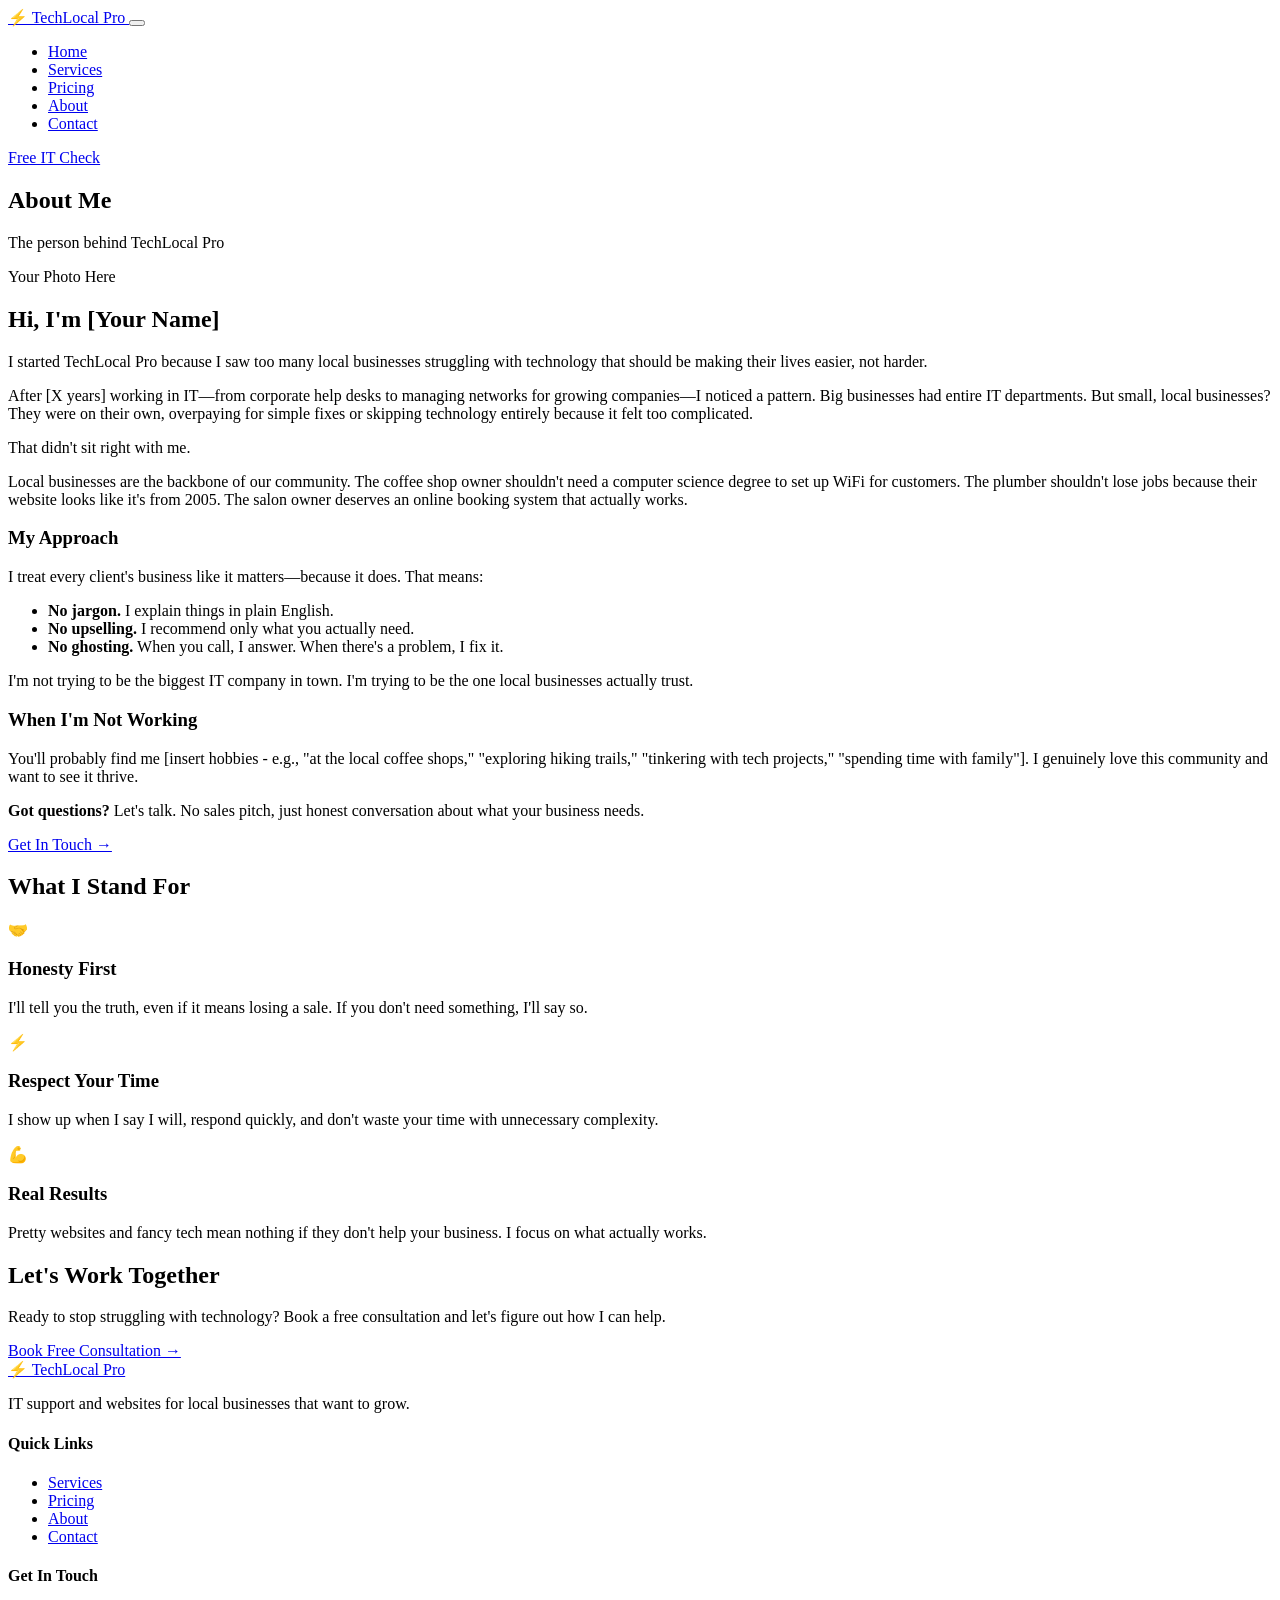
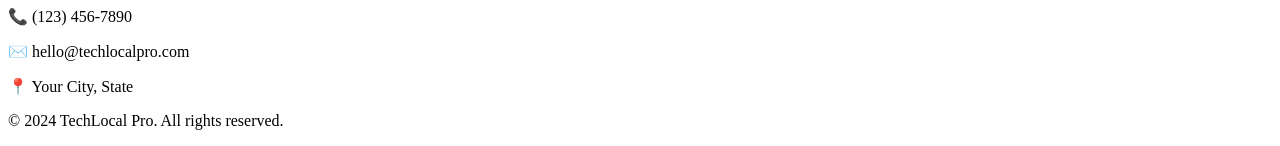
==== about.html @ 95432260 "Add files via upload Initial File Uploaded" ====
<!DOCTYPE html>
<html lang="en">
<head>
    <meta charset="UTF-8">
    <meta name="viewport" content="width=device-width, initial-scale=1.0">
    <meta name="description" content="Learn about TechLocal Pro - local IT support and website services run by someone who genuinely cares about helping small businesses succeed.">
    <title>About | TechLocal Pro</title>
    <link rel="stylesheet" href="css/style.css">
    <link href="[fonts.googleapis.com](https://fonts.googleapis.com/css2?family=Inter:wght@400;500;600;700&display=swap)" rel="stylesheet">
</head>
<body>
    <!-- Navigation -->
    <nav class="navbar">
        <div class="container nav-container">
            <a href="index.html" class="logo">
                <span class="logo-icon">⚡</span> TechLocal Pro
            </a>
            <button class="nav-toggle" aria-label="Toggle menu">
                <span></span>
                <span></span>
                <span></span>
            </button>
            <ul class="nav-menu">
                <li><a href="index.html">Home</a></li>
                <li><a href="services.html">Services</a></li>
                <li><a href="pricing.html">Pricing</a></li>
                <li><a href="about.html" class="active">About</a></li>
                <li><a href="contact.html">Contact</a></li>
            </ul>
            <a href="contact.html" class="btn btn-primary nav-cta">Free IT Check</a>
        </div>
    </nav>

    <!-- Page Header -->
    <section class="page-header">
        <div class="container">
            <h1>About Me</h1>
            <p>The person behind TechLocal Pro</p>
        </div>
    </section>

    <!-- About Content -->
    <section class="about-section">
        <div class="container">
            <div class="about-content">
                <div class="about-image">
                    <div class="about-image-placeholder">
                        <!-- Replace with your actual photo -->
                        <span>Your Photo Here</span>
                    </div>
                </div>
                
                <div class="about-text">
                    <h2>Hi, I'm [Your Name]</h2>
                    
                    <p class="lead">I started TechLocal Pro because I saw too many local businesses struggling with technology that should be making their lives easier, not harder.</p>
                    
                    <p>After [X years] working in IT—from corporate help desks to managing networks for growing companies—I noticed a pattern. Big businesses had entire IT departments. But small, local businesses? They were on their own, overpaying for simple fixes or skipping technology entirely because it felt too complicated.</p>
                    
                    <p>That didn't sit right with me.</p>
                    
                    <p>Local businesses are the backbone of our community. The coffee shop owner shouldn't need a computer science degree to set up WiFi for customers. The plumber shouldn't lose jobs because their website looks like it's from 2005. The salon owner deserves an online booking system that actually works.</p>
                    
                    <h3>My Approach</h3>
                    
                    <p>I treat every client's business like it matters—because it does. That means:</p>
                    
                    <ul>
                        <li><strong>No jargon.</strong> I explain things in plain English.</li>
                        <li><strong>No upselling.</strong> I recommend only what you actually need.</li>
                        <li><strong>No ghosting.</strong> When you call, I answer. When there's a problem, I fix it.</li>
                    </ul>
                    
                    <p>I'm not trying to be the biggest IT company in town. I'm trying to be the one local businesses actually trust.</p>
                    
                    <h3>When I'm Not Working</h3>
                    
                    <p>You'll probably find me [insert hobbies - e.g., "at the local coffee shops," "exploring hiking trails," "tinkering with tech projects," "spending time with family"]. I genuinely love this community and want to see it thrive.</p>
                    
                    <div class="about-cta">
                        <p><strong>Got questions?</strong> Let's talk. No sales pitch, just honest conversation about what your business needs.</p>
                        <a href="contact.html" class="btn btn-primary">Get In Touch →</a>
                    </div>
                </div>
            </div>
        </div>
    </section>

    <!-- Values Section -->
    <section class="values-section">
        <div class="container">
            <h2 class="section-title">What I Stand For</h2>
            
            <div class="values-grid">
                <div class="value-item">
                    <div class="value-icon">🤝</div>
                    <h3>Honesty First</h3>
                    <p>I'll tell you the truth, even if it means losing a sale. If you don't need something, I'll say so.</p>
                </div>
                
                <div class="value-item">
                    <div class="value-icon">⚡</div>
                    <h3>Respect Your Time</h3>
                    <p>I show up when I say I will, respond quickly, and don't waste your time with unnecessary complexity.</p>
                </div>
                
                <div class="value-item">
                    <div class="value-icon">💪</div>
                    <h3>Real Results</h3>
                    <p>Pretty websites and fancy tech mean nothing if they don't help your business. I focus on what actually works.</p>
                </div>
            </div>
        </div>
    </section>

    <!-- CTA Section -->
    <section class="cta-section">
        <div class="container">
            <div class="cta-box">
                <h2>Let's Work Together</h2>
                <p>Ready to stop struggling with technology? Book a free consultation and let's figure out how I can help.</p>
                <a href="contact.html" class="btn btn-primary btn-large">Book Free Consultation →</a>
            </div>
        </div>
    </section>

    <!-- Footer -->
    <footer class="footer">
        <div class="container">
            <div class="footer-grid">
                <div class="footer-brand">
                    <a href="index.html" class="logo">
                        <span class="logo-icon">⚡</span> TechLocal Pro
                    </a>
                    <p>IT support and websites for local businesses that want to grow.</p>
                </div>
                
                <div class="footer-links">
                    <h4>Quick Links</h4>
                    <ul>
                        <li><a href="services.html">Services</a></li>
                        <li><a href="pricing.html">Pricing</a></li>
                        <li><a href="about.html">About</a></li>
                        <li><a href="contact.html">Contact</a></li>
                    </ul>
                </div>
                
                <div class="footer-contact">
                    <h4>Get In Touch</h4>
                    <p>📞 (123) 456-7890</p>
                    <p>✉️ hello@techlocalpro.com</p>
                    <p>📍 Your City, State</p>
                </div>
            </div>
            
            <div class="footer-bottom">
                <p>&copy; 2024 TechLocal Pro. All rights reserved.</p>
            </div>
        </div>
    </footer>

    <script src="js/main.js"></script>
</body>
</html>
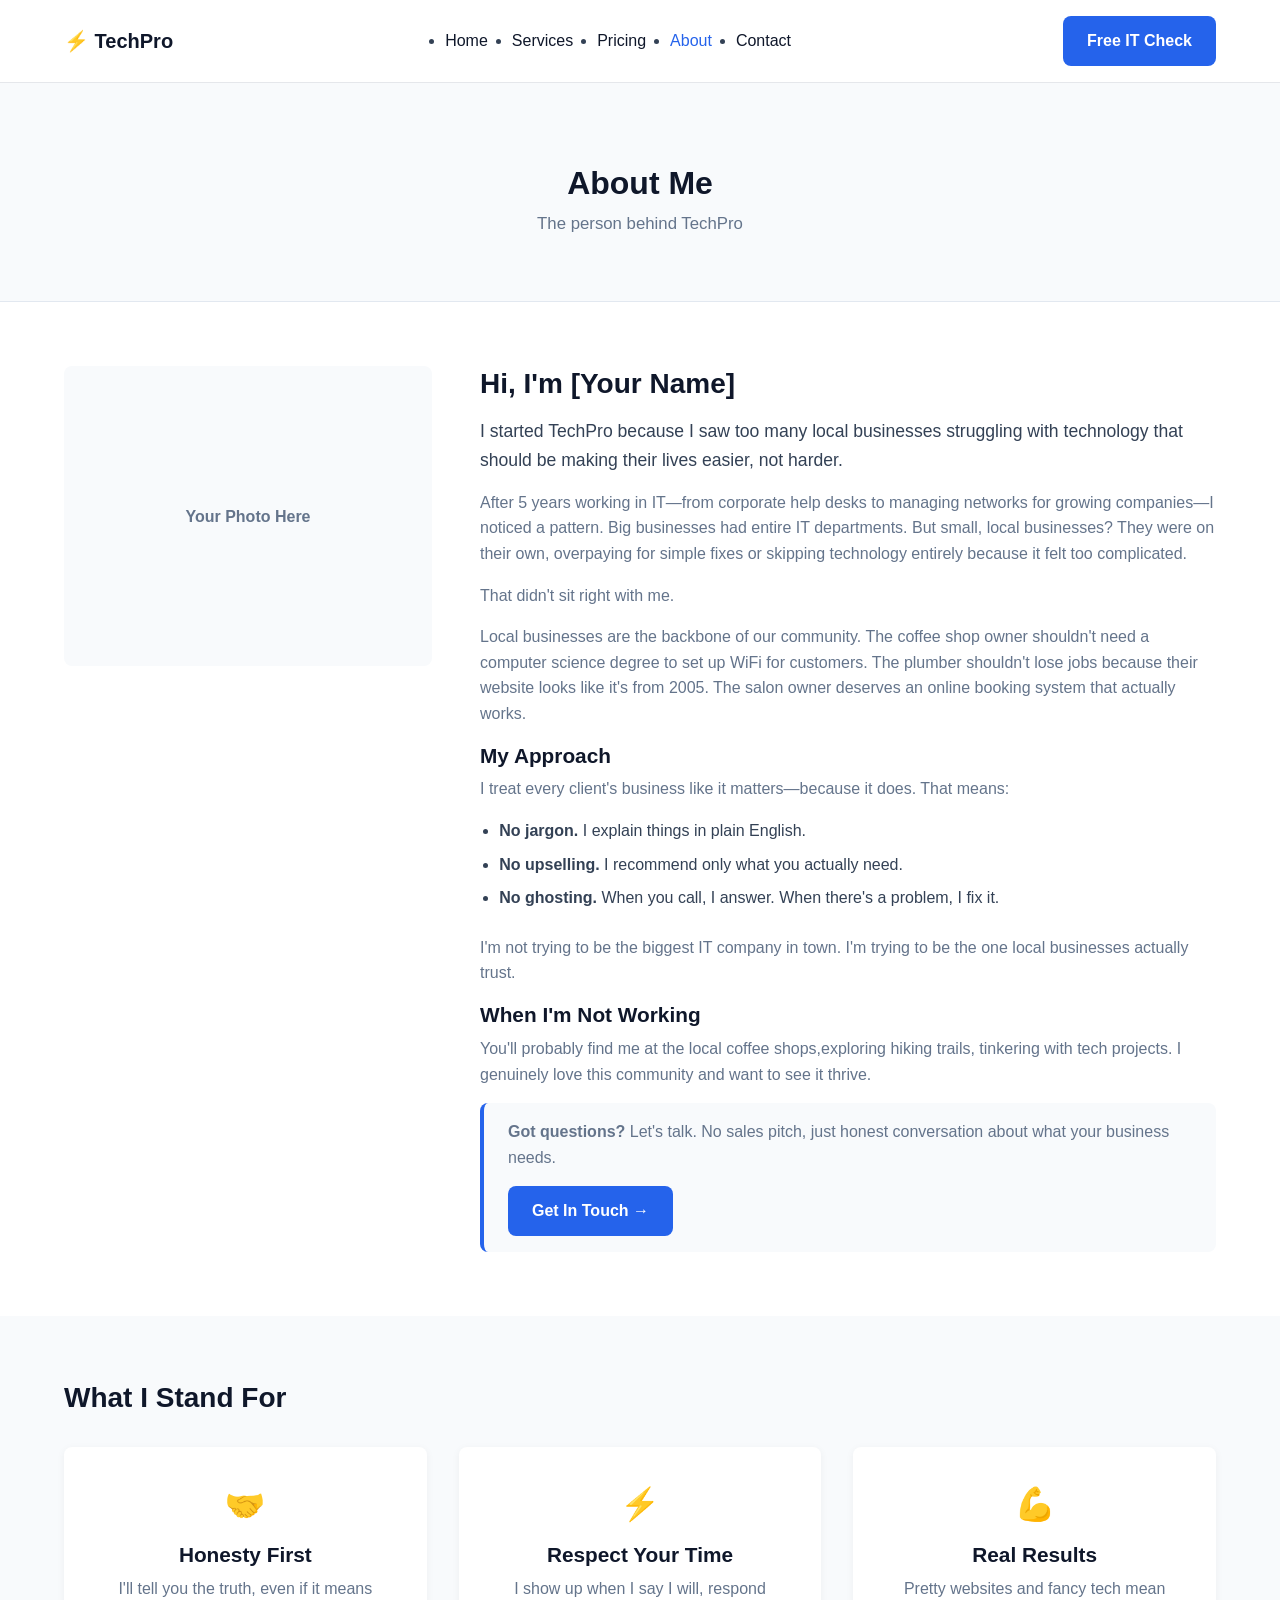
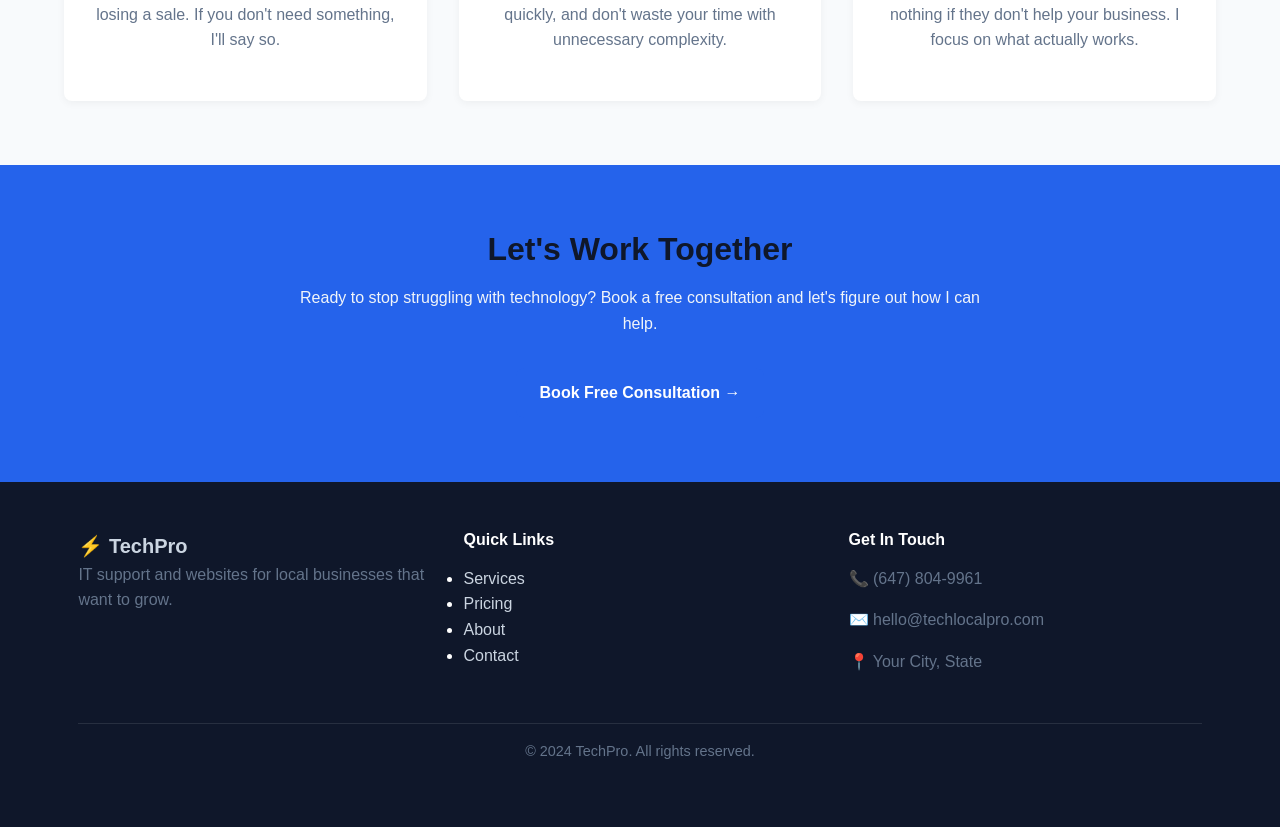
==== commit db12245c: "Update about.html" ====
--- a/about.html
+++ b/about.html
@@ -3,8 +3,8 @@
 <head>
     <meta charset="UTF-8">
     <meta name="viewport" content="width=device-width, initial-scale=1.0">
-    <meta name="description" content="Learn about TechLocal Pro - local IT support and website services run by someone who genuinely cares about helping small businesses succeed.">
-    <title>About | TechLocal Pro</title>
+    <meta name="description" content="Learn about TechPro - local IT support and website services run by someone who genuinely cares about helping small businesses succeed.">
+    <title>About | TechPro</title>
     <link rel="stylesheet" href="css/style.css">
     <link href="[fonts.googleapis.com](https://fonts.googleapis.com/css2?family=Inter:wght@400;500;600;700&display=swap)" rel="stylesheet">
 </head>
@@ -13,7 +13,7 @@
     <nav class="navbar">
         <div class="container nav-container">
             <a href="index.html" class="logo">
-                <span class="logo-icon">⚡</span> TechLocal Pro
+                <span class="logo-icon">⚡</span> TechPro
             </a>
             <button class="nav-toggle" aria-label="Toggle menu">
                 <span></span>
@@ -35,7 +35,7 @@
     <section class="page-header">
         <div class="container">
             <h1>About Me</h1>
-            <p>The person behind TechLocal Pro</p>
+            <p>The person behind TechPro</p>
         </div>
     </section>
 
@@ -53,9 +53,9 @@
                 <div class="about-text">
                     <h2>Hi, I'm [Your Name]</h2>
                     
-                    <p class="lead">I started TechLocal Pro because I saw too many local businesses struggling with technology that should be making their lives easier, not harder.</p>
+                    <p class="lead">I started TechPro because I saw too many local businesses struggling with technology that should be making their lives easier, not harder.</p>
                     
-                    <p>After [X years] working in IT—from corporate help desks to managing networks for growing companies—I noticed a pattern. Big businesses had entire IT departments. But small, local businesses? They were on their own, overpaying for simple fixes or skipping technology entirely because it felt too complicated.</p>
+                    <p>After 5 years working in IT—from corporate help desks to managing networks for growing companies—I noticed a pattern. Big businesses had entire IT departments. But small, local businesses? They were on their own, overpaying for simple fixes or skipping technology entirely because it felt too complicated.</p>
                     
                     <p>That didn't sit right with me.</p>
                     
@@ -75,7 +75,7 @@
                     
                     <h3>When I'm Not Working</h3>
                     
-                    <p>You'll probably find me [insert hobbies - e.g., "at the local coffee shops," "exploring hiking trails," "tinkering with tech projects," "spending time with family"]. I genuinely love this community and want to see it thrive.</p>
+                    <p>You'll probably find me at the local coffee shops,exploring hiking trails, tinkering with tech projects. I genuinely love this community and want to see it thrive.</p>
                     
                     <div class="about-cta">
                         <p><strong>Got questions?</strong> Let's talk. No sales pitch, just honest conversation about what your business needs.</p>
@@ -130,7 +130,7 @@
             <div class="footer-grid">
                 <div class="footer-brand">
                     <a href="index.html" class="logo">
-                        <span class="logo-icon">⚡</span> TechLocal Pro
+                        <span class="logo-icon">⚡</span> TechPro
                     </a>
                     <p>IT support and websites for local businesses that want to grow.</p>
                 </div>
@@ -147,14 +147,14 @@
                 
                 <div class="footer-contact">
                     <h4>Get In Touch</h4>
-                    <p>📞 (123) 456-7890</p>
+                    <p>📞 (647) 804-9961</p>
                     <p>✉️ hello@techlocalpro.com</p>
                     <p>📍 Your City, State</p>
                 </div>
             </div>
             
             <div class="footer-bottom">
-                <p>&copy; 2024 TechLocal Pro. All rights reserved.</p>
+                <p>&copy; 2024 TechPro. All rights reserved.</p>
             </div>
         </div>
     </footer>
--- a/css/style.css
+++ b/css/style.css
@@ -0,0 +1,562 @@
+/* ============================================================
+   TECHLOCAL PRO WEBSITE STYLE
+   Clean, modern, responsive design for small IT business
+============================================================ */
+:root {
+  --primary: #2563eb;
+  --primary-dark: #1d4ed8;
+  --secondary: #0f172a;
+  --text: #334155;
+  --muted: #64748b;
+  --light: #f8fafc;
+  --white: #ffffff;
+  --radius: 8px;
+  --maxw: 1200px;
+  --transition: all 0.3s ease;
+  --font: "Inter", sans-serif;
+}
+
+/* ========== RESET ========== */
+* { box-sizing: border-box; margin: 0; padding: 0; }
+html { scroll-behavior: smooth; }
+body {
+  font-family: var(--font);
+  color: var(--text);
+  background: var(--white);
+  line-height: 1.6;
+}
+
+/* ========== GLOBAL ========== */
+.container {
+  width: 90%;
+  max-width: var(--maxw);
+  margin: 0 auto;
+}
+
+h1, h2, h3, h4 {
+  color: var(--secondary);
+  line-height: 1.25;
+  font-weight: 700;
+}
+
+h1 { font-size: 2.5rem; margin-bottom: 1rem; }
+h2 { font-size: 1.75rem; margin-bottom: 1rem; }
+h3 { font-size: 1.3rem; margin-bottom: 0.5rem; }
+p { margin-bottom: 1rem; color: var(--muted); }
+
+a { color: var(--primary); text-decoration: none; transition: color 0.2s; }
+a:hover { color: var(--primary-dark); }
+
+section { padding: 4rem 0; }
+
+/* ========== NAVBAR ========== */
+.navbar {
+  background: var(--white);
+  border-bottom: 1px solid #e5e7eb;
+  position: sticky;
+  top: 0; z-index: 10;
+}
+
+.nav-container {
+  display: flex;
+  justify-content: space-between;
+  align-items: center;
+  padding: 1rem 0;
+}
+
+.logo {
+  font-weight: 700;
+  color: var(--secondary);
+  font-size: 1.25rem;
+}
+
+.nav-menu {
+  display: flex;
+  gap: 1.5rem;
+}
+
+.nav-menu a {
+  color: var(--secondary);
+  font-weight: 500;
+}
+
+.nav-menu a.active {
+  color: var(--primary);
+}
+
+.nav-toggle {
+  display: none;
+  flex-direction: column;
+  gap: 4px;
+}
+
+.nav-toggle span {
+  width: 24px;
+  height: 2px;
+  background: var(--secondary);
+}
+
+/* ========== BUTTONS ========== */
+.btn {
+  display: inline-block;
+  padding: 0.75rem 1.5rem;
+  border-radius: var(--radius);
+  font-weight: 600;
+  cursor: pointer;
+  transition: var(--transition);
+  text-align: center;
+}
+
+.btn-primary {
+  background: var(--primary);
+  color: var(--white);
+}
+.btn-primary:hover { background: var(--primary-dark); }
+
+.btn-secondary {
+  background: var(--secondary);
+  color: var(--white);
+}
+.btn-secondary:hover { background: #1e293b; }
+
+.btn-outline {
+  border: 2px solid var(--primary);
+  color: var(--primary);
+  background: transparent;
+}
+.btn-outline:hover {
+  background: var(--primary);
+  color: var(--white);
+}
+
+/* ========== HERO ========== */
+.hero {
+  background: var(--light);
+  text-align: center;
+  padding: 6rem 1rem 4rem;
+}
+.hero h1 {
+  max-width: 700px;
+  margin: 0 auto 1rem;
+}
+.hero p {
+  max-width: 600px;
+  margin: 0 auto 2rem;
+}
+.hero-cta {
+  display: flex;
+  justify-content: center;
+  gap: 1rem;
+  flex-wrap: wrap;
+  margin-bottom: 2rem;
+}
+.trust-badges {
+  display: flex;
+  justify-content: center;
+  gap: 1rem;
+  flex-wrap: wrap;
+  font-weight: 600;
+}
+.trust-badges .badge {
+  background: #dbeafe;
+  color: var(--primary-dark);
+  padding: 0.5rem 0.75rem;
+  border-radius: var(--radius);
+}
+
+/* ========== SERVICES ========== */
+.services-overview {
+  background: var(--white);
+}
+.services-grid {
+  display: grid;
+  grid-template-columns: repeat(auto-fit, minmax(250px, 1fr));
+  gap: 2rem;
+  margin-top: 2rem;
+}
+.service-card {
+  background: var(--white);
+  padding: 2rem;
+  border-radius: var(--radius);
+  box-shadow: 0 2px 8px rgba(0,0,0,0.08);
+  transition: var(--transition);
+  text-align: center;
+}
+.service-card:hover {
+  transform: translateY(-5px);
+  box-shadow: 0 8px 16px rgba(0,0,0,0.1);
+}
+.service-icon {
+  font-size: 2rem;
+  margin-bottom: 1rem;
+}
+.service-card h3 {
+  color: var(--secondary);
+  margin-bottom: 0.5rem;
+}
+
+/* ========== WHY SECTION ========== */
+.why-us {
+  background: var(--light);
+}
+.why-grid {
+  display: grid;
+  grid-template-columns: repeat(auto-fit, minmax(250px, 1fr));
+  gap: 2rem;
+  margin-top: 2rem;
+}
+.why-item {
+  background: var(--white);
+  border-radius: var(--radius);
+  padding: 1.75rem;
+  box-shadow: 0 2px 6px rgba(0,0,0,0.05);
+}
+.why-number {
+  font-size: 1.5rem;
+  color: var(--primary);
+  font-weight: 700;
+  margin-bottom: 0.5rem;
+}
+
+/* ========== CTA SECTION ========== */
+.cta-section {
+  background: var(--primary);
+  color: var(--white);
+  text-align: center;
+  padding: 4rem 1rem;
+}
+.cta-section h2 { 
+  font-size: 2rem; 
+  margin-bottom: 1rem; 
+}
+.cta-box {
+  max-width: 700px;
+  margin: 0 auto;
+}
+.cta-section p {
+  color: #f1f5f9;
+  margin-bottom: 2rem;
+}
+
+/* ========== FOOTER ========== */
+.footer {
+  background: var(--secondary);
+  color: var(--white);
+  padding: 3rem 1rem;
+}
+.footer-grid {
+  display: grid;
+  grid-template-columns: repeat(auto-fit, minmax(250px, 1fr));
+  gap: 2rem;
+  margin-bottom: 2rem;
+}
+.footer h4 {
+  color: var(--white);
+  margin-bottom: 1rem;
+}
+.footer a {
+  color: #cbd5e1;
+}
+.footer-bottom {
+  text-align: center;
+  border-top: 1px solid rgba(255,255,255,0.1);
+  padding-top: 1rem;
+  font-size: 0.9rem;
+}
+
+/* ========== RESPONSIVE NAV ========== */
+@media (max-width: 768px) {
+  .nav-toggle { display: flex; background: none; border: none; }
+  .nav-menu {
+    display: none;
+    flex-direction: column;
+    background: var(--white);
+    width: 100%;
+    border-top: 1px solid #e5e7eb;
+    padding: 1rem;
+  }
+  .nav-menu.show { display: flex; }
+  .hero { padding: 4rem 1rem; }
+  h1 { font-size: 2rem; }
+}
+/* ============================================================
+   PAGE HEADERS (used by Services, Pricing, About, Contact)
+============================================================ */
+.page-header {
+  background: var(--light);
+  text-align: center;
+  padding: 5rem 1rem 3rem;
+  border-bottom: 1px solid #e2e8f0;
+}
+.page-header h1 {
+  font-size: 2rem;
+  color: var(--secondary);
+  margin-bottom: 0.5rem;
+}
+.page-header p {
+  color: var(--muted);
+  font-size: 1.05rem;
+}
+
+/* ============================================================
+   SERVICE DETAIL SECTIONS
+============================================================ */
+.service-detail {
+  padding: 4rem 0;
+}
+.service-detail.alt-bg {
+  background: var(--light);
+}
+.service-detail-content {
+  display: flex;
+  flex-wrap: wrap;
+  align-items: flex-start;
+  gap: 2rem;
+}
+.service-detail-content.reverse {
+  flex-direction: row-reverse;
+}
+.service-detail-icon {
+  font-size: 3rem;
+  flex: 0 0 80px;
+}
+.service-detail-text {
+  flex: 1;
+}
+.service-detail-text h2 {
+  color: var(--secondary);
+  margin-bottom: 0.75rem;
+}
+.service-intro {
+  font-size: 1.05rem;
+  color: var(--muted);
+  margin-bottom: 1rem;
+}
+.service-list {
+  list-style: none;
+  margin-bottom: 1.5rem;
+}
+.service-list li {
+  margin-bottom: 0.4rem;
+  color: var(--text);
+}
+.service-note {
+  font-style: italic;
+  color: var(--muted);
+  margin-bottom: 1.5rem;
+}
+
+/* ============================================================
+   PRICING CARDS
+============================================================ */
+.pricing-section {
+  background: var(--light);
+  padding: 4rem 0;
+}
+.pricing-grid {
+  display: grid;
+  grid-template-columns: repeat(auto-fit,minmax(280px,1fr));
+  gap: 2rem;
+}
+.pricing-card {
+  background: var(--white);
+  border-radius: var(--radius);
+  box-shadow: 0 2px 8px rgba(0,0,0,0.08);
+  padding: 2rem;
+  position: relative;
+  transition: var(--transition);
+}
+.pricing-card.featured {
+  border: 2px solid var(--primary);
+  transform: translateY(-5px);
+}
+.pricing-card:hover {
+  transform: translateY(-6px);
+}
+.pricing-header h3 {
+  margin-bottom: 0.5rem;
+  color: var(--secondary);
+}
+.price {
+  font-weight: 700;
+  font-size: 1.75rem;
+  color: var(--primary);
+  margin-bottom: 1rem;
+}
+.pricing-desc {
+  color: var(--muted);
+  margin-bottom: 1rem;
+}
+.pricing-features {
+  list-style: none;
+  color: var(--text);
+  margin-bottom: 1.5rem;
+}
+.pricing-features li {
+  margin-bottom: 0.4rem;
+}
+.pricing-footer .btn {
+  width: 100%;
+}
+.pricing-note {
+  text-align: center;
+  margin-top: 3rem;
+}
+.pricing-note h3 {
+  color: var(--secondary);
+  margin-bottom: 0.5rem;
+}
+.hourly-pricing {
+  padding: 3rem 0;
+}
+.hourly-grid {
+  display: grid;
+  grid-template-columns: repeat(auto-fit,minmax(200px,1fr));
+  gap: 2rem;
+  text-align: center;
+}
+.hourly-item {
+  background: var(--white);
+  border-radius: var(--radius);
+  box-shadow: 0 2px 6px rgba(0,0,0,0.05);
+  padding: 1.5rem;
+}
+.hourly-rate {
+  font-size: 1.5rem;
+  color: var(--primary);
+  font-weight: 700;
+}
+
+/* ============================================================
+   ABOUT PAGE
+============================================================ */
+.about-section {
+  padding: 4rem 0;
+}
+.about-content {
+  display: flex;
+  flex-wrap: wrap;
+  align-items: flex-start;
+  gap: 3rem;
+}
+.about-image {
+  flex: 1;
+  min-width: 300px;
+}
+.about-text {
+  flex: 2;
+}
+.about-image-placeholder {
+  background: var(--light);
+  border-radius: var(--radius);
+  height: 300px;
+  display: flex;
+  align-items: center;
+  justify-content: center;
+  color: var(--muted);
+  font-weight: 600;
+}
+.about-text .lead {
+  font-size: 1.1rem;
+  color: var(--text);
+  margin-bottom: 1rem;
+}
+.about-text ul {
+  list-style: disc;
+  padding-left: 1.2rem;
+  margin-bottom: 1.5rem;
+}
+.about-text ul li {
+  margin-bottom: 0.5rem;
+}
+.about-cta {
+  background: var(--light);
+  border-left: 4px solid var(--primary);
+  padding: 1rem 1.5rem;
+  border-radius: var(--radius);
+}
+.values-section {
+  background: var(--light);
+  padding: 4rem 0;
+}
+.values-grid {
+  display: grid;
+  grid-template-columns: repeat(auto-fit,minmax(250px,1fr));
+  gap: 2rem;
+  margin-top: 2rem;
+}
+.value-item {
+  background: var(--white);
+  border-radius: var(--radius);
+  box-shadow: 0 2px 8px rgba(0,0,0,0.05);
+  padding: 2rem;
+  text-align: center;
+}
+.value-icon {
+  font-size: 2rem;
+  color: var(--primary);
+  margin-bottom: 0.75rem;
+}
+
+/* ============================================================
+   CONTACT PAGE
+============================================================ */
+.contact-section {
+  padding: 4rem 0;
+}
+.contact-grid {
+  display: grid;
+  grid-template-columns: repeat(auto-fit,minmax(350px,1fr));
+  gap: 2.5rem;
+}
+.contact-form-wrapper, .contact-info {
+  background: var(--white);
+  padding: 2rem;
+  border-radius: var(--radius);
+  box-shadow: 0 2px 8px rgba(0,0,0,0.05);
+}
+.form-group { margin-bottom: 1rem; }
+label { display: block; font-weight: 600; margin-bottom: 0.25rem; }
+input, select, textarea {
+  width: 100%;
+  padding: 0.75rem;
+  border-radius: var(--radius);
+  border: 1px solid #cbd5e1;
+  font-family: var(--font);
+  font-size: 1rem;
+}
+input:focus, select:focus, textarea:focus {
+  outline: none;
+  border-color: var(--primary);
+  box-shadow: 0 0 0 2px rgba(37,99,235,0.1);
+}
+.contact-card h3 { margin-bottom: 1rem; }
+.contact-method {
+  display: flex;
+  align-items: center;
+  gap: 0.75rem;
+  margin-bottom: 1rem;
+}
+.contact-icon { font-size: 1.5rem; }
+.contact-note { font-size: 0.9rem; color: var(--muted); }
+.free-audit-card {
+  background: var(--light);
+  border-radius: var(--radius);
+  padding: 1.5rem;
+  margin-top: 2rem;
+  border-left: 4px solid var(--primary);
+}
+.form-note {
+  margin-top: 0.75rem;
+  font-size: 0.85rem;
+  color: var(--muted);
+}
+
+/* ============================================================
+   RESPONSIVE FIXES
+============================================================ */
+@media (max-width: 900px) {
+  .about-content { flex-direction: column; }
+  .service-detail-content { flex-direction: column; }
+  .contact-grid { grid-template-columns: 1fr; }
+}
